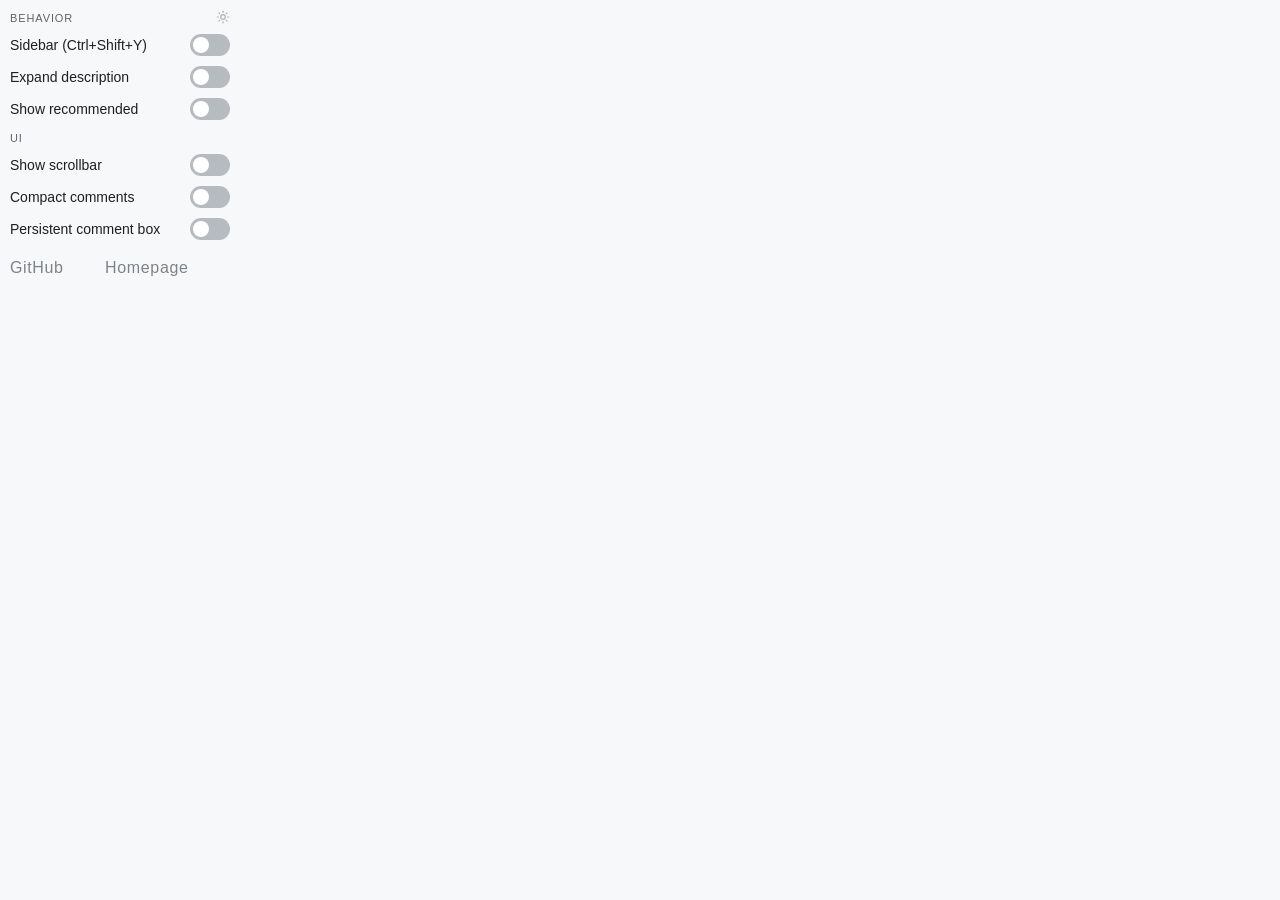
==== popup.html @ eb8ee7c7 "remove github logo, added homepage to popup" ====
<!DOCTYPE html>
<html>
<head>
  <meta charset="UTF-8" />
  <title>YouTube Comments Sidebar</title>
  <link rel="stylesheet" href="popup.css" />
</head>
<body>
  <div class="popup">
    <button
      id="themeToggle"
      class="theme-toggle"
      type="button"
      aria-label="Toggle theme"
      title="Toggle light/dark theme"
    >
      <img class="theme-icon theme-icon-sun" src="assets/theme-sun.svg" alt="" aria-hidden="true" />
      <img class="theme-icon theme-icon-moon" src="assets/theme-moon.svg" alt="" aria-hidden="true" />
    </button>

    <div class="section-title">Behavior</div>

    <div class="row">
      <label for="toggle" id="toggleLabel">Sidebar (Ctrl+Shift+Y)</label>
      <label class="switch">
        <input type="checkbox" id="toggle" />
        <span class="slider"></span>
      </label>
    </div>

    <div class="row">
      <label for="autoExpand">Expand description</label>
      <label class="switch">
        <input type="checkbox" id="autoExpand" />
        <span class="slider"></span>
      </label>
    </div>

    <div class="row">
      <label for="showRelated">Show recommended</label>
      <label class="switch">
        <input type="checkbox" id="showRelated" />
        <span class="slider"></span>
      </label>
    </div>

    <div class="section-title">UI</div>

    <div class="row">
      <label for="showScrollbar">Show scrollbar</label>
      <label class="switch">
        <input type="checkbox" id="showScrollbar" />
        <span class="slider"></span>
      </label>
    </div>

    <div class="row">
      <label for="compactMargins">Compact comments</label>
      <label class="switch">
        <input type="checkbox" id="compactMargins" />
        <span class="slider"></span>
      </label>
    </div>

    <div class="row">
      <label for="persistentCommentBox">Persistent comment box</label>
      <label class="switch">
        <input type="checkbox" id="persistentCommentBox" />
        <span class="slider"></span>
      </label>
    </div>

    <div class="footer">
      <a
        class="footer-link footer-left"
        href="https://github.com/La5u/Right-Side-Comments"
        target="_blank"
        rel="noopener noreferrer"
      >
        GitHub
      </a>
      <a
        class="footer-link footer-center"
        href="https://lasu.dev/right-side-comments"
        target="_blank"
        rel="noopener noreferrer"
      >
        Homepage
      </a>
      <div id="versionLabel" class="version-label" aria-label="Extension version"></div>
    </div>
  </div>
  <script src="popup.js"></script>
</body>
</html>
---- popup.css ----
body {
  font-family: sans-serif;
  background: #1c1c1c;
  color: #fff;
  width: 220px;
  margin: 0;
  padding: 10px;
}

.popup {
  position: relative;
  display: flex;
  flex-direction: column;
  gap: 10px;
  padding-bottom: 35px;
}

.section-title {
  margin-top: 2px;
  font-size: 11px;
  letter-spacing: 0.08em;
  text-transform: uppercase;
  color: #9aa0a6;
}

.row {
  display: grid;
  grid-template-columns: 1fr auto;
  align-items: center;
  column-gap: 10px;
}

label {
  font-size: 14px;
}

.docs-link {
  display: block;
  text-align: center;
  font-size: 12px;
  color: #9fc9ff;
  text-decoration: none;
}

.docs-link:hover {
  text-decoration: underline;
}

.switch {
  position: relative;
  display: inline-block;
  width: 40px;
  height: 22px;
}

.switch input {
  opacity: 0;
  width: 0;
  height: 0;
}

.slider {
  position: absolute;
  cursor: pointer;
  top: 0;
  left: 0;
  right: 0;
  bottom: 0;
  background-color: #555;
  transition: 0.3s;
  border-radius: 22px;
}

.slider:before {
  position: absolute;
  content: "";
  height: 16px;
  width: 16px;
  left: 3px;
  bottom: 3px;
  background-color: white;
  transition: 0.3s;
  border-radius: 50%;
}

input:checked + .slider {
  background-color: #3ea6ff;
}

input:checked + .slider:before {
  transform: translateX(18px);
}

input:disabled + .slider {
  opacity: 0.35;
  cursor: not-allowed;
}

.theme-toggle {
  position: absolute;
  top: 0;
  right: 0;
  border: 0;
  background: transparent;
  color: inherit;
  cursor: pointer;
  padding: 0;
  line-height: 0;
  opacity: 0.8;
}

.theme-toggle:hover {
  opacity: 1;
}

.theme-icon {
  display: none;
  width: 14px;
  height: 14px;
}

:root[data-theme="dark"] .theme-icon-moon {
  display: block;
}

:root[data-theme="light"] .theme-icon-sun {
  display: block;
}

.footer {
  position: absolute;
  right: 0;
  bottom: -2px;
  width: 100%;
  display: grid;
  grid-template-columns: auto 1fr auto;
  align-items: center;
  column-gap: 6px;
  color: #8f949a;
  letter-spacing: 0.04em;
}

.footer-left {
  justify-self: start;
}

.footer-center {
  justify-self: center;
}

.version-label {
  font-size: inherit;
  color: inherit;
  letter-spacing: inherit;
  justify-self: end;
}

.footer-link {
  color: inherit;
  text-decoration: none;
}

.footer-link:hover {
  text-decoration: underline;
}

:root[data-theme="light"] body {
  background: #f7f8fa;
  color: #1f1f1f;
}

:root[data-theme="light"] .section-title {
  color: #5f6368;
}

:root[data-theme="light"] .slider {
  background-color: #b6bbc2;
}

:root[data-theme="light"] input:checked + .slider {
  background-color: #1a73e8;
}

:root[data-theme="light"] .footer {
  color: #7d838a;
}

:root[data-theme="light"] .docs-link {
  color: #1a73e8;
}
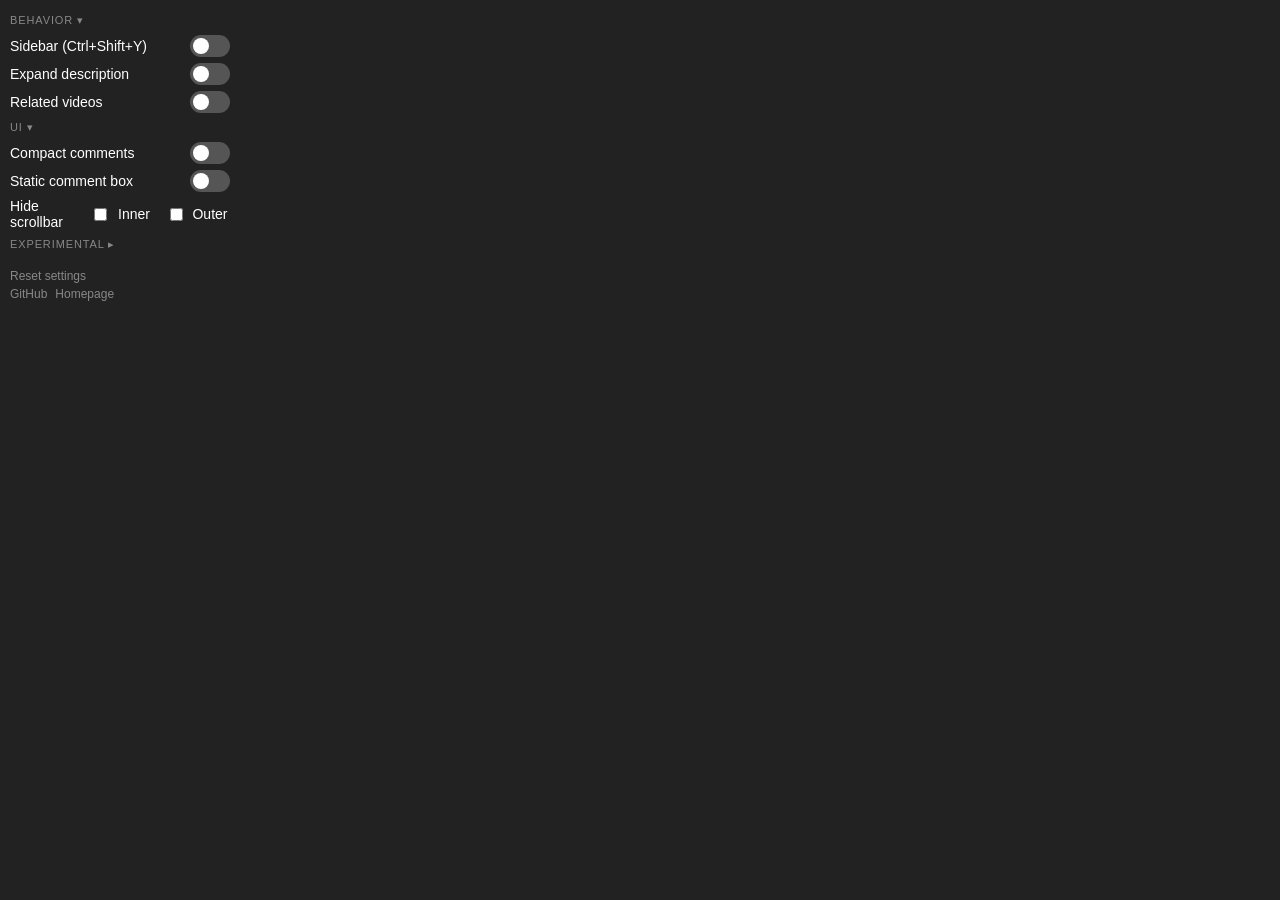
==== commit 93d5d0ab: "new slider, scrollbar checkboxes, experimnetal category" ====
--- a/popup.html
+++ b/popup.html
@@ -18,76 +18,92 @@
       <img class="theme-icon theme-icon-moon" src="assets/theme-moon.svg" alt="" aria-hidden="true" />
     </button>
 
-    <div class="section-title">Behavior</div>
+    <div class="section-title" data-toggle="behavior">Behavior ▾</div>
+    <div class="section-content" id="behavior">
+      <div class="row">
+        <label for="toggle" id="toggleLabel">Sidebar (Ctrl+Shift+Y)</label>
+        <label class="switch">
+          <input type="checkbox" id="toggle" />
+          <span class="slider"></span>
+        </label>
+      </div>
 
-    <div class="row">
-      <label for="toggle" id="toggleLabel">Sidebar (Ctrl+Shift+Y)</label>
-      <label class="switch">
-        <input type="checkbox" id="toggle" />
-        <span class="slider"></span>
-      </label>
+      <div class="row">
+        <label for="autoExpand">Expand description</label>
+        <label class="switch">
+          <input type="checkbox" id="autoExpand" />
+          <span class="slider"></span>
+        </label>
+      </div>
+
+      <div class="row">
+        <label for="showRelated">Related videos</label>
+        <label class="switch">
+          <input type="checkbox" id="showRelated" />
+          <span class="slider"></span>
+        </label>
+      </div>
     </div>
 
-    <div class="row">
-      <label for="autoExpand">Expand description</label>
-      <label class="switch">
-        <input type="checkbox" id="autoExpand" />
-        <span class="slider"></span>
-      </label>
+    <div class="section-title" data-toggle="ui">UI ▾</div>
+    <div class="section-content" id="ui">
+      <div class="row">
+        <label for="compactMargins">Compact comments</label>
+        <label class="switch">
+          <input type="checkbox" id="compactMargins" />
+          <span class="slider"></span>
+        </label>
+      </div>
+
+      <div class="row">
+        <label for="staticCommentBox">Static comment box</label>
+        <label class="switch">
+          <input type="checkbox" id="staticCommentBox" />
+          <span class="slider"></span>
+        </label>
+      </div>
+
+      <div class="row">
+        <label class="scrollbar-label">Hide scrollbar</label>
+        <div class="scrollbar-options">
+          <label class="checkbox-label">
+            <input type="checkbox" id="innerScrollbar" />
+            <span>Inner</span>
+          </label>
+          <label class="checkbox-label">
+            <input type="checkbox" id="outerScrollbar" />
+            <span>Outer</span>
+          </label>
+        </div>
+      </div>
     </div>
 
-    <div class="row">
-      <label for="showRelated">Show recommended</label>
-      <label class="switch">
-        <input type="checkbox" id="showRelated" />
-        <span class="slider"></span>
-      </label>
-    </div>
+    <div class="section-title" data-toggle="experimental">Experimental ▸</div>
+    <div class="section-content" id="experimental">
+      <div class="row">
+        <label>Comments width</label>
+        <div class="slider-container">
+          <span id="commentsWidthValue"></span>
+        </div>
+      </div>
+      <input type="range" id="commentsWidth" min="15" max="40" step="1" class="width-slider" />
 
-    <div class="section-title">UI</div>
-
-    <div class="row">
-      <label for="showScrollbar">Show scrollbar</label>
-      <label class="switch">
-        <input type="checkbox" id="showScrollbar" />
-        <span class="slider"></span>
-      </label>
-    </div>
-
-    <div class="row">
-      <label for="compactMargins">Compact comments</label>
-      <label class="switch">
-        <input type="checkbox" id="compactMargins" />
-        <span class="slider"></span>
-      </label>
-    </div>
-
-    <div class="row">
-      <label for="persistentCommentBox">Persistent comment box</label>
-      <label class="switch">
-        <input type="checkbox" id="persistentCommentBox" />
-        <span class="slider"></span>
-      </label>
+      <div class="row">
+        <label for="hideSideMargins">Hide side margins</label>
+        <label class="switch">
+          <input type="checkbox" id="hideSideMargins" />
+          <span class="slider"></span>
+        </label>
+      </div>
     </div>
 
     <div class="footer">
-      <a
-        class="footer-link footer-left"
-        href="https://github.com/La5u/Right-Side-Comments"
-        target="_blank"
-        rel="noopener noreferrer"
-      >
-        GitHub
-      </a>
-      <a
-        class="footer-link footer-center"
-        href="https://lasu.dev/right-side-comments"
-        target="_blank"
-        rel="noopener noreferrer"
-      >
-        Homepage
-      </a>
-      <div id="versionLabel" class="version-label" aria-label="Extension version"></div>
+      <div id="resetBtn" class="footer-link">Reset settings</div>
+      <div class="footer-links">
+        <a class="footer-link" href="https://github.com/La5u/Right-Side-Comments" target="_blank">GitHub</a>
+        <a class="footer-link" href="https://lasu.dev/right-side-comments" target="_blank">Homepage</a>
+        <span id="versionLabel" class="version-label"></span>
+      </div>
     </div>
   </div>
   <script src="popup.js"></script>
--- a/popup.css
+++ b/popup.css
@@ -1,190 +1,47 @@
-body {
-  font-family: sans-serif;
-  background: #1c1c1c;
-  color: #fff;
-  width: 220px;
-  margin: 0;
-  padding: 10px;
-}
+/* Base */
+body { font-family: sans-serif; background: #222; color: #fff; width: 220px; margin: 0; padding: 10px; overflow: visible; }
+.popup { display: flex; flex-direction: column; gap: 4px; }
+.section-title { font-size: 11px; letter-spacing: 0.08em; text-transform: uppercase; color: #888; cursor: pointer; padding: 4px 0; user-select: none; }
+.section-title:hover { color: #aaa; }
+.section-content { display: flex; flex-direction: column; gap: 6px; }
+.row { display: grid; grid-template-columns: 1fr auto; align-items: center; gap: 10px; }
+label { font-size: 14px; }
 
-.popup {
-  position: relative;
-  display: flex;
-  flex-direction: column;
-  gap: 10px;
-  padding-bottom: 35px;
-}
+/* Toggle */
+.switch { position: relative; width: 40px; height: 22px; }
+.switch input { opacity: 0; width: 0; height: 0; }
+.slider { position: absolute; inset: 0; background: #555; border-radius: 22px; transition: background 0.2s; }
+.slider:before { content: ""; position: absolute; width: 16px; height: 16px; left: 3px; bottom: 3px; background: #fff; border-radius: 50%; transition: transform 0.2s; }
+input:checked + .slider { background: #2563eb; }
+input:checked + .slider:before { transform: translateX(18px); }
 
-.section-title {
-  margin-top: 2px;
-  font-size: 11px;
-  letter-spacing: 0.08em;
-  text-transform: uppercase;
-  color: #9aa0a6;
-}
+/* Theme toggle */
+.theme-toggle { position: absolute; top: 4px; right: 4px; border: 0; background: 0; cursor: pointer; opacity: 0.8; padding: 4px; }
+.theme-toggle:hover { opacity: 1; }
+.theme-icon { display: none; width: 14px; height: 14px; }
+:root[data-theme="dark"] .theme-icon-moon { display: block; }
+:root[data-theme="light"] .theme-icon-sun { display: block; }
 
-.row {
-  display: grid;
-  grid-template-columns: 1fr auto;
-  align-items: center;
-  column-gap: 10px;
-}
+/* Footer */
+.footer { display: flex; flex-direction: column; gap: 4px; color: #888; font-size: 12px; padding-top: 10px;}
+.footer-links { display: grid; grid-template-columns: auto 1fr auto auto; gap: 8px; align-items: center; }
+.footer-link { color: inherit; text-decoration: none; cursor: pointer; }
+.footer-link:hover { text-decoration: underline; }
+.version-label { justify-self: end; }
 
-label {
-  font-size: 14px;
-}
+/* Misc */
+.scrollbar-options { display: flex; gap: 12px; font-size: 14px; }
+.checkbox-label { display: flex; align-items: center; gap: 4px; }
+.checkbox-label span { min-width: 40px; text-align: center; }
+.slider-container { display: flex; align-items: center; gap: 6px; }
+.slider-container span { font-size: 14px; min-width: 35px; }
+.width-slider { width: 100%; margin-top: 4px; height: 4px; appearance: none; background: #555; border-radius: 2px; }
+.width-slider::-webkit-slider-thumb { appearance: none; width: 14px; height: 14px; background: #2563eb; border-radius: 50%; cursor: pointer; }
 
-.docs-link {
-  display: block;
-  text-align: center;
-  font-size: 12px;
-  color: #9fc9ff;
-  text-decoration: none;
-}
-
-.docs-link:hover {
-  text-decoration: underline;
-}
-
-.switch {
-  position: relative;
-  display: inline-block;
-  width: 40px;
-  height: 22px;
-}
-
-.switch input {
-  opacity: 0;
-  width: 0;
-  height: 0;
-}
-
-.slider {
-  position: absolute;
-  cursor: pointer;
-  top: 0;
-  left: 0;
-  right: 0;
-  bottom: 0;
-  background-color: #555;
-  transition: 0.3s;
-  border-radius: 22px;
-}
-
-.slider:before {
-  position: absolute;
-  content: "";
-  height: 16px;
-  width: 16px;
-  left: 3px;
-  bottom: 3px;
-  background-color: white;
-  transition: 0.3s;
-  border-radius: 50%;
-}
-
-input:checked + .slider {
-  background-color: #3ea6ff;
-}
-
-input:checked + .slider:before {
-  transform: translateX(18px);
-}
-
-input:disabled + .slider {
-  opacity: 0.35;
-  cursor: not-allowed;
-}
-
-.theme-toggle {
-  position: absolute;
-  top: 0;
-  right: 0;
-  border: 0;
-  background: transparent;
-  color: inherit;
-  cursor: pointer;
-  padding: 0;
-  line-height: 0;
-  opacity: 0.8;
-}
-
-.theme-toggle:hover {
-  opacity: 1;
-}
-
-.theme-icon {
-  display: none;
-  width: 14px;
-  height: 14px;
-}
-
-:root[data-theme="dark"] .theme-icon-moon {
-  display: block;
-}
-
-:root[data-theme="light"] .theme-icon-sun {
-  display: block;
-}
-
-.footer {
-  position: absolute;
-  right: 0;
-  bottom: -2px;
-  width: 100%;
-  display: grid;
-  grid-template-columns: auto 1fr auto;
-  align-items: center;
-  column-gap: 6px;
-  color: #8f949a;
-  letter-spacing: 0.04em;
-}
-
-.footer-left {
-  justify-self: start;
-}
-
-.footer-center {
-  justify-self: center;
-}
-
-.version-label {
-  font-size: inherit;
-  color: inherit;
-  letter-spacing: inherit;
-  justify-self: end;
-}
-
-.footer-link {
-  color: inherit;
-  text-decoration: none;
-}
-
-.footer-link:hover {
-  text-decoration: underline;
-}
-
-:root[data-theme="light"] body {
-  background: #f7f8fa;
-  color: #1f1f1f;
-}
-
-:root[data-theme="light"] .section-title {
-  color: #5f6368;
-}
-
-:root[data-theme="light"] .slider {
-  background-color: #b6bbc2;
-}
-
-:root[data-theme="light"] input:checked + .slider {
-  background-color: #1a73e8;
-}
-
-:root[data-theme="light"] .footer {
-  color: #7d838a;
-}
-
-:root[data-theme="light"] .docs-link {
-  color: #1a73e8;
-}
+/* Light theme */
+:root[data-theme="light"] body { background: #f5f5f5; color: #333; }
+:root[data-theme="light"] .section-title, :root[data-theme="light"] .footer { color: #666; }
+:root[data-theme="light"] .slider { background: #999; }
+:root[data-theme="light"] input:checked + .slider { background: #3b82f6; }
+:root[data-theme="light"] .width-slider { background: #ccc; }
+:root[data-theme="light"] .width-slider::-webkit-slider-thumb { background: #3b82f6; }
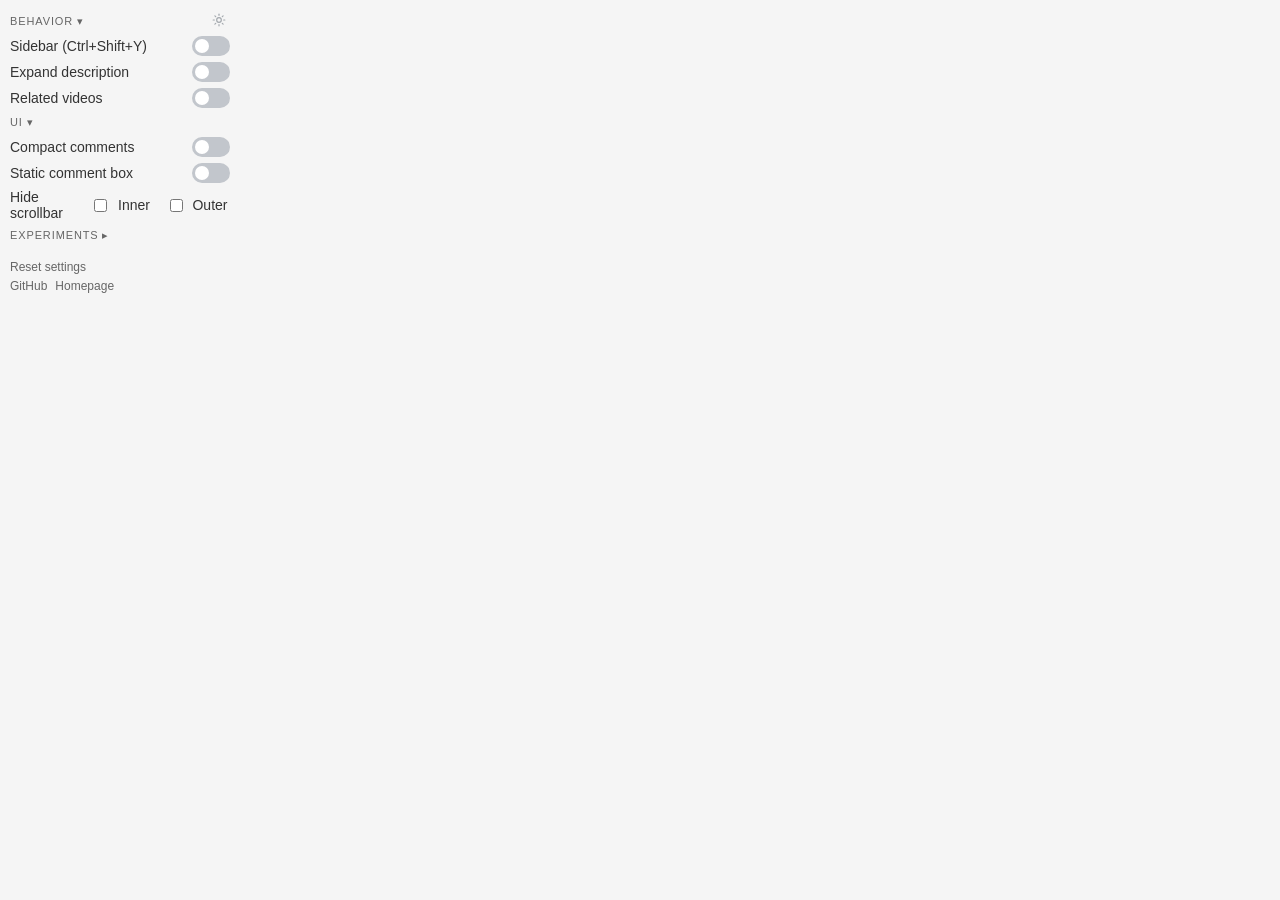
==== commit 39db8fa2: "fixed light/dark mode, made ui more classic colors, a bit cleaner" ====
--- a/popup.html
+++ b/popup.html
@@ -7,18 +7,19 @@
 </head>
 <body>
   <div class="popup">
-    <button
-      id="themeToggle"
-      class="theme-toggle"
-      type="button"
-      aria-label="Toggle theme"
-      title="Toggle light/dark theme"
-    >
-      <img class="theme-icon theme-icon-sun" src="assets/theme-sun.svg" alt="" aria-hidden="true" />
-      <img class="theme-icon theme-icon-moon" src="assets/theme-moon.svg" alt="" aria-hidden="true" />
-    </button>
-
-    <div class="section-title" data-toggle="behavior">Behavior ▾</div>
+    <div class="section-header">
+      <div class="section-title" data-toggle="behavior">Behavior ▾</div>
+      <button
+        id="themeToggle"
+        class="theme-toggle"
+        type="button"
+        aria-label="Toggle theme"
+        title="Toggle light/dark theme"
+      >
+        <img class="theme-icon theme-icon-sun" src="assets/theme-sun.svg" alt="" aria-hidden="true" />
+        <img class="theme-icon theme-icon-moon" src="assets/theme-moon.svg" alt="" aria-hidden="true" />
+      </button>
+    </div>
     <div class="section-content" id="behavior">
       <div class="row">
         <label for="toggle" id="toggleLabel">Sidebar (Ctrl+Shift+Y)</label>
@@ -31,7 +32,7 @@
       <div class="row">
         <label for="autoExpand">Expand description</label>
         <label class="switch">
-          <input type="checkbox" id="autoExpand" />
+          <input type="checkbox" id="autoExpand" data-action="setAutoExpand" />
           <span class="slider"></span>
         </label>
       </div>
@@ -39,7 +40,7 @@
       <div class="row">
         <label for="showRelated">Related videos</label>
         <label class="switch">
-          <input type="checkbox" id="showRelated" />
+          <input type="checkbox" id="showRelated" data-action="setShowRelated" />
           <span class="slider"></span>
         </label>
       </div>
@@ -50,7 +51,7 @@
       <div class="row">
         <label for="compactMargins">Compact comments</label>
         <label class="switch">
-          <input type="checkbox" id="compactMargins" />
+          <input type="checkbox" id="compactMargins" data-action="setUiSettings" />
           <span class="slider"></span>
         </label>
       </div>
@@ -58,7 +59,7 @@
       <div class="row">
         <label for="staticCommentBox">Static comment box</label>
         <label class="switch">
-          <input type="checkbox" id="staticCommentBox" />
+          <input type="checkbox" id="staticCommentBox" data-action="setLayoutSettings" />
           <span class="slider"></span>
         </label>
       </div>
@@ -67,31 +68,31 @@
         <label class="scrollbar-label">Hide scrollbar</label>
         <div class="scrollbar-options">
           <label class="checkbox-label">
-            <input type="checkbox" id="innerScrollbar" />
+            <input type="checkbox" id="innerScrollbar" data-action="setUiSettings" />
             <span>Inner</span>
           </label>
           <label class="checkbox-label">
-            <input type="checkbox" id="outerScrollbar" />
+            <input type="checkbox" id="outerScrollbar" data-action="setUiSettings" />
             <span>Outer</span>
           </label>
         </div>
       </div>
     </div>
 
-    <div class="section-title" data-toggle="experimental">Experimental ▸</div>
-    <div class="section-content" id="experimental">
+    <div class="section-title" data-toggle="experiments">Experiments ▸</div>
+    <div class="section-content" id="experiments">
       <div class="row">
         <label>Comments width</label>
         <div class="slider-container">
-          <span id="commentsWidthValue"></span>
+          <span id="commentsWidthValue">Auto</span>
         </div>
       </div>
-      <input type="range" id="commentsWidth" min="15" max="40" step="1" class="width-slider" />
+      <input type="range" id="commentsWidth" min="15" max="40" step="1" class="width-slider" data-action="setUiSettings" />
 
       <div class="row">
         <label for="hideSideMargins">Hide side margins</label>
         <label class="switch">
-          <input type="checkbox" id="hideSideMargins" />
+          <input type="checkbox" id="hideSideMargins" data-action="setUiSettings" />
           <span class="slider"></span>
         </label>
       </div>
@@ -106,6 +107,7 @@
       </div>
     </div>
   </div>
+  <script src="defaults.js"></script>
   <script src="popup.js"></script>
 </body>
 </html>
--- a/popup.css
+++ b/popup.css
@@ -6,24 +6,46 @@
 .section-content { display: flex; flex-direction: column; gap: 6px; }
 .row { display: grid; grid-template-columns: 1fr auto; align-items: center; gap: 10px; }
 label { font-size: 14px; }
+.section-header { display: flex; align-items: center; justify-content: space-between; gap: 8px; }
 
 /* Toggle */
-.switch { position: relative; width: 40px; height: 22px; }
+.switch { position: relative; width: 38px; height: 20px; }
 .switch input { opacity: 0; width: 0; height: 0; }
-.slider { position: absolute; inset: 0; background: #555; border-radius: 22px; transition: background 0.2s; }
-.slider:before { content: ""; position: absolute; width: 16px; height: 16px; left: 3px; bottom: 3px; background: #fff; border-radius: 50%; transition: transform 0.2s; }
-input:checked + .slider { background: #2563eb; }
+.slider { position: absolute; inset: 0; background: #555; border-radius: 20px; }
+.slider:before { content: ""; position: absolute; width: 14px; height: 14px; left: 3px; bottom: 3px; background: #fff; border-radius: 50%; transition: transform 0.2s; }
+input:checked + .slider { background: #3ea6ff; }
 input:checked + .slider:before { transform: translateX(18px); }
 
+.row.dimmer { opacity: 0.4; }
+.row.dimmer .slider { background: #444; }
+.row.dimmer label { cursor: not-allowed; }
+
 /* Theme toggle */
-.theme-toggle { position: absolute; top: 4px; right: 4px; border: 0; background: 0; cursor: pointer; opacity: 0.8; padding: 4px; }
+.theme-toggle { border: 0; background: 0; cursor: pointer; opacity: 0.9; padding: 4px; display: inline-flex; align-items: center; justify-content: center; transform: translateY(-1px); }
 .theme-toggle:hover { opacity: 1; }
 .theme-icon { display: none; width: 14px; height: 14px; }
 :root[data-theme="dark"] .theme-icon-moon { display: block; }
 :root[data-theme="light"] .theme-icon-sun { display: block; }
 
+@media (prefers-color-scheme: dark) {
+  :root:not([data-theme]) .theme-icon-moon { display: block; }
+  :root:not([data-theme]) body { background: #222; color: #fff; }
+}
+
+@media (prefers-color-scheme: light) {
+  :root:not([data-theme]) .theme-icon-sun { display: block; }
+  :root:not([data-theme]) body { background: #f5f5f5; color: #333; }
+  :root:not([data-theme]) .section-title, :root:not([data-theme]) .footer { color: #666; }
+  :root:not([data-theme]) .slider { background: #c2c6cc; }
+  :root:not([data-theme]) input:checked + .slider { background: #3ea6ff; }
+  :root:not([data-theme]) .width-slider { background: #ccc; }
+  :root:not([data-theme]) .width-slider::-webkit-slider-thumb { background: #3b82f6; }
+  :root:not([data-theme]) .row.dimmer .slider { background: #bbb; }
+  :root:not([data-theme]) .width-slider.dimmer, :root:not([data-theme]) .row.dimmer .width-slider { opacity: 0.4; }
+}
+
 /* Footer */
-.footer { display: flex; flex-direction: column; gap: 4px; color: #888; font-size: 12px; padding-top: 10px;}
+.footer { display: flex; flex-direction: column; gap: 5px; color: #888; font-size: 12px; padding-top: 10px;}
 .footer-links { display: grid; grid-template-columns: auto 1fr auto auto; gap: 8px; align-items: center; }
 .footer-link { color: inherit; text-decoration: none; cursor: pointer; }
 .footer-link:hover { text-decoration: underline; }
@@ -37,11 +59,15 @@
 .slider-container span { font-size: 14px; min-width: 35px; }
 .width-slider { width: 100%; margin-top: 4px; height: 4px; appearance: none; background: #555; border-radius: 2px; }
 .width-slider::-webkit-slider-thumb { appearance: none; width: 14px; height: 14px; background: #2563eb; border-radius: 50%; cursor: pointer; }
+.width-slider.dimmer { opacity: 0.4; pointer-events: none; }
+.row.dimmer .width-slider { opacity: 0.4; pointer-events: none; }
 
 /* Light theme */
 :root[data-theme="light"] body { background: #f5f5f5; color: #333; }
 :root[data-theme="light"] .section-title, :root[data-theme="light"] .footer { color: #666; }
-:root[data-theme="light"] .slider { background: #999; }
-:root[data-theme="light"] input:checked + .slider { background: #3b82f6; }
+:root[data-theme="light"] .slider { background: #c2c6cc; }
+:root[data-theme="light"] input:checked + .slider { background: #3ea6ff; }
 :root[data-theme="light"] .width-slider { background: #ccc; }
 :root[data-theme="light"] .width-slider::-webkit-slider-thumb { background: #3b82f6; }
+:root[data-theme="light"] .row.dimmer .slider { background: #bbb; }
+:root[data-theme="light"] .width-slider.dimmer, :root[data-theme="light"] .row.dimmer .width-slider { opacity: 0.4; }
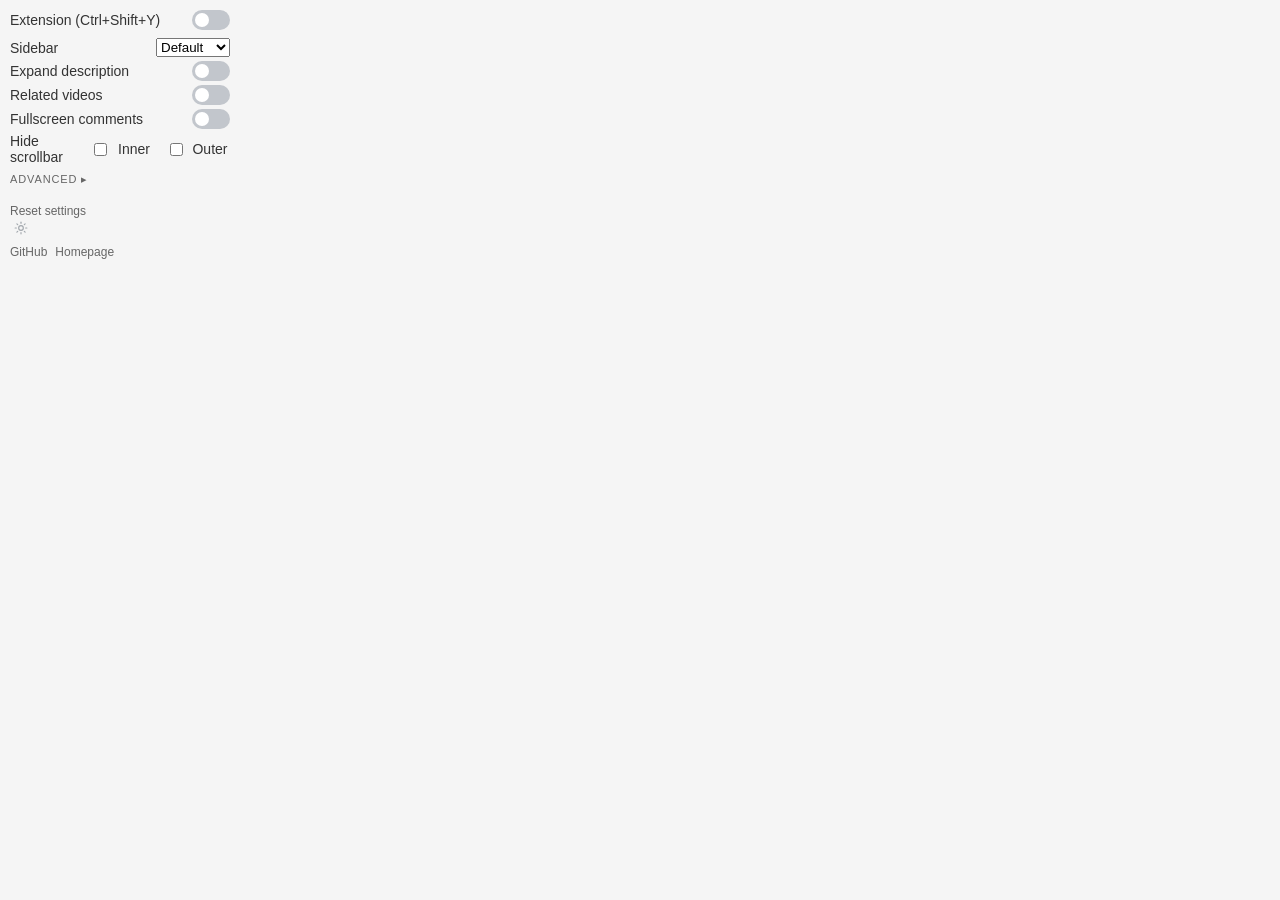
==== commit 5f1bc1de: "popup: reorganize settings layout and footer controls" ====
--- a/popup.html
+++ b/popup.html
@@ -7,47 +7,74 @@
 </head>
 <body>
   <div class="popup">
-    <div class="section-header">
-      <div class="section-title" data-toggle="behavior">Behavior ▾</div>
-      <button
-        id="themeToggle"
-        class="theme-toggle"
-        type="button"
-        aria-label="Toggle theme"
-        title="Toggle light/dark theme"
-      >
-        <img class="theme-icon theme-icon-sun" src="assets/theme-sun.svg" alt="" aria-hidden="true" />
-        <img class="theme-icon theme-icon-moon" src="assets/theme-moon.svg" alt="" aria-hidden="true" />
-      </button>
+    <div class="row master-row">
+      <label for="extensionToggle" id="extensionToggleLabel">Extension (Ctrl+Shift+Y)</label>
+      <label class="switch master-switch">
+        <input type="checkbox" id="extensionToggle" />
+        <span class="slider"></span>
+      </label>
     </div>
-    <div class="section-content" id="behavior">
-      <div class="row">
-        <label for="toggle" id="toggleLabel">Sidebar (Ctrl+Shift+Y)</label>
-        <label class="switch">
-          <input type="checkbox" id="toggle" />
-          <span class="slider"></span>
+
+    <div class="section-divider" aria-hidden="true"></div>
+
+    <div class="row">
+      <label for="sidebarMode">Sidebar</label>
+      <select id="sidebarMode" class="mode-select">
+        <option value="default">Default</option>
+        <option value="builtin">Built-in</option>
+        <option value="disabled">Disabled</option>
+      </select>
+    </div>
+
+    <div class="row">
+      <label for="autoExpand">Expand description</label>
+      <label class="switch">
+        <input type="checkbox" id="autoExpand" data-action="setAutoExpand" />
+        <span class="slider"></span>
+      </label>
+    </div>
+
+    <div class="row">
+      <label for="showRelated">Related videos</label>
+      <label class="switch">
+        <input type="checkbox" id="showRelated" data-action="setShowRelated" />
+        <span class="slider"></span>
+      </label>
+    </div>
+
+    <div class="row">
+      <label for="fullscreenComments">Fullscreen comments</label>
+      <label class="switch">
+        <input type="checkbox" id="fullscreenComments" data-action="setLayoutSettings" />
+        <span class="slider"></span>
+      </label>
+    </div>
+
+    <div class="row">
+      <label class="scrollbar-label">Hide scrollbar</label>
+      <div class="scrollbar-options">
+        <label class="checkbox-label">
+          <input type="checkbox" id="innerScrollbar" data-action="setUiSettings" />
+          <span>Inner</span>
         </label>
-      </div>
-
-      <div class="row">
-        <label for="autoExpand">Expand description</label>
-        <label class="switch">
-          <input type="checkbox" id="autoExpand" data-action="setAutoExpand" />
-          <span class="slider"></span>
-        </label>
-      </div>
-
-      <div class="row">
-        <label for="showRelated">Related videos</label>
-        <label class="switch">
-          <input type="checkbox" id="showRelated" data-action="setShowRelated" />
-          <span class="slider"></span>
+        <label class="checkbox-label">
+          <input type="checkbox" id="outerScrollbar" data-action="setUiSettings" />
+          <span>Outer</span>
         </label>
       </div>
     </div>
 
-    <div class="section-title" data-toggle="ui">UI ▾</div>
-    <div class="section-content" id="ui">
+    <div class="section-title" data-toggle="advanced">Advanced ▸</div>
+    <div class="section-content" id="advanced">
+      <div class="row">
+        <label>Comments width</label>
+        <div class="slider-container">
+          <span id="commentsWidthValue">Auto</span>
+          <span id="commentsWidthReset" class="footer-link subtle-button">Reset</span>
+        </div>
+      </div>
+      <input type="range" id="commentsWidth" min="15" max="40" step="1" class="width-slider" data-action="setUiSettings" />
+
       <div class="row">
         <label for="compactMargins">Compact comments</label>
         <label class="switch">
@@ -65,31 +92,6 @@
       </div>
 
       <div class="row">
-        <label class="scrollbar-label">Hide scrollbar</label>
-        <div class="scrollbar-options">
-          <label class="checkbox-label">
-            <input type="checkbox" id="innerScrollbar" data-action="setUiSettings" />
-            <span>Inner</span>
-          </label>
-          <label class="checkbox-label">
-            <input type="checkbox" id="outerScrollbar" data-action="setUiSettings" />
-            <span>Outer</span>
-          </label>
-        </div>
-      </div>
-    </div>
-
-    <div class="section-title" data-toggle="experiments">Experiments ▸</div>
-    <div class="section-content" id="experiments">
-      <div class="row">
-        <label>Comments width</label>
-        <div class="slider-container">
-          <span id="commentsWidthValue">Auto</span>
-        </div>
-      </div>
-      <input type="range" id="commentsWidth" min="15" max="40" step="1" class="width-slider" data-action="setUiSettings" />
-
-      <div class="row">
         <label for="hideSideMargins">Hide side margins</label>
         <label class="switch">
           <input type="checkbox" id="hideSideMargins" data-action="setUiSettings" />
@@ -99,7 +101,19 @@
     </div>
 
     <div class="footer">
-      <div id="resetBtn" class="footer-link">Reset settings</div>
+      <div class="footer-top">
+        <div id="resetBtn" class="footer-link">Reset settings</div>
+        <button
+          id="themeToggle"
+          class="theme-toggle"
+          type="button"
+          aria-label="Toggle theme"
+          title="Toggle light/dark theme"
+        >
+          <img class="theme-icon theme-icon-sun" src="assets/theme-sun.svg" alt="" aria-hidden="true" />
+          <img class="theme-icon theme-icon-moon" src="assets/theme-moon.svg" alt="" aria-hidden="true" />
+        </button>
+      </div>
       <div class="footer-links">
         <a class="footer-link" href="https://github.com/La5u/Right-Side-Comments" target="_blank">GitHub</a>
         <a class="footer-link" href="https://lasu.dev/right-side-comments" target="_blank">Homepage</a>
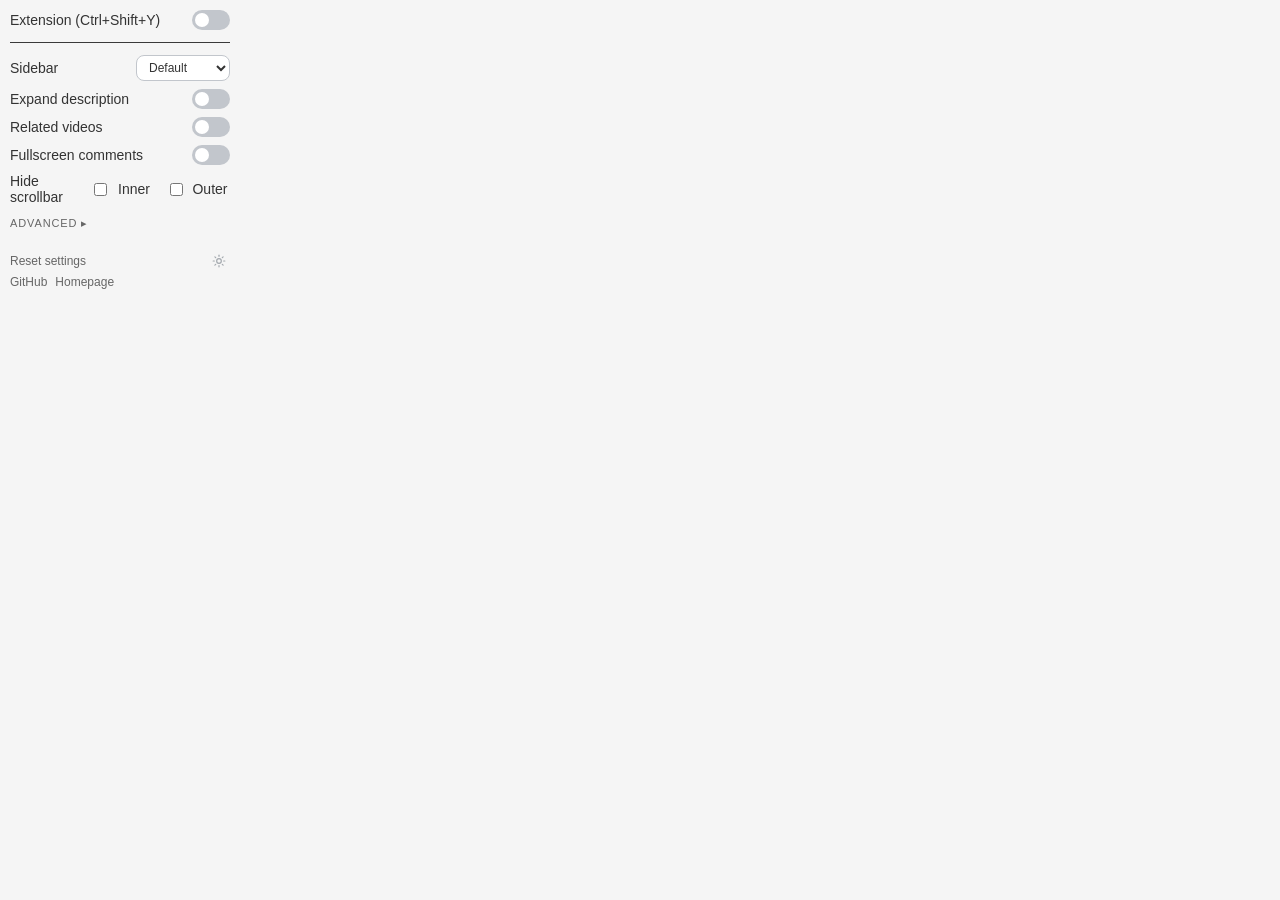
==== commit c9c80ff9: "prevent fullscreencomments toggle from updating page" ====
--- a/popup.html
+++ b/popup.html
@@ -45,7 +45,7 @@
     <div class="row">
       <label for="fullscreenComments">Fullscreen comments</label>
       <label class="switch">
-        <input type="checkbox" id="fullscreenComments" data-action="setLayoutSettings" />
+        <input type="checkbox" id="fullscreenComments" />
         <span class="slider"></span>
       </label>
     </div>
--- a/popup.css
+++ b/popup.css
@@ -1,51 +1,124 @@
 /* Base */
-body { font-family: sans-serif; background: #222; color: #fff; width: 220px; margin: 0; padding: 10px; overflow: visible; }
-.popup { display: flex; flex-direction: column; gap: 4px; }
-.section-title { font-size: 11px; letter-spacing: 0.08em; text-transform: uppercase; color: #888; cursor: pointer; padding: 4px 0; user-select: none; }
-.section-title:hover { color: #aaa; }
-.section-content { display: flex; flex-direction: column; gap: 6px; }
+:root {
+  --popup-bg: #222;
+  --popup-fg: #fff;
+  --section-title-fg: #888;
+  --section-title-hover-fg: #aaa;
+  --slider-bg: #555;
+  --slider-on-bg: #3ea6ff;
+  --slider-master-on-bg: #ef4444;
+  --slider-dim-bg: #444;
+  --mode-select-fg: #fff;
+  --mode-select-bg: #2f2f2f;
+  --mode-select-border: #555;
+  --mode-select-disabled-fg: #8d8d8d;
+  --mode-select-disabled-bg: #2a2a2a;
+  --mode-select-disabled-border: #444;
+  --footer-fg: #888;
+  --width-slider-bg: #555;
+  --width-slider-thumb-bg: #2563eb;
+  --width-slider-dim-opacity: 0.4;
+  --subtle-button-fg: #d4d4d4;
+  --subtle-button-bg: #3a3a3a;
+  --subtle-button-border: #5a5a5a;
+  --subtle-button-hover-bg: #454545;
+  --divider-color: #3a3a3a;
+}
+body { font-family: sans-serif; background: var(--popup-bg); color: var(--popup-fg); width: 220px; margin: 0; padding: 10px; overflow: visible; }
+.popup { display: flex; flex-direction: column; gap: 8px; }
+.section-title { font-size: 11px; letter-spacing: 0.08em; text-transform: uppercase; color: var(--section-title-fg); cursor: pointer; padding: 4px 0; user-select: none; }
+.section-title:hover { color: var(--section-title-hover-fg); }
+.section-content { display: flex; flex-direction: column; gap: 10px; }
 .row { display: grid; grid-template-columns: 1fr auto; align-items: center; gap: 10px; }
 label { font-size: 14px; }
-.section-header { display: flex; align-items: center; justify-content: space-between; gap: 8px; }
+.master-row { margin-bottom: 2px; }
+.section-divider { height: 1px; background: var(--divider-color); margin: 2px 0 4px; }
 
 /* Toggle */
 .switch { position: relative; width: 38px; height: 20px; }
 .switch input { opacity: 0; width: 0; height: 0; }
-.slider { position: absolute; inset: 0; background: #555; border-radius: 20px; }
+.slider { position: absolute; inset: 0; background: var(--slider-bg); border-radius: 20px; }
 .slider:before { content: ""; position: absolute; width: 14px; height: 14px; left: 3px; bottom: 3px; background: #fff; border-radius: 50%; transition: transform 0.2s; }
-input:checked + .slider { background: #3ea6ff; }
+input:checked + .slider { background: var(--slider-on-bg); }
 input:checked + .slider:before { transform: translateX(18px); }
+.master-switch input:checked + .slider { background: var(--slider-master-on-bg); }
 
 .row.dimmer { opacity: 0.4; }
-.row.dimmer .slider { background: #444; }
+.row.dimmer .slider { background: var(--slider-dim-bg); }
 .row.dimmer label { cursor: not-allowed; }
+.mode-select {
+  width: 94px;
+  padding: 4px 22px 4px 8px;
+  font-size: 12px;
+  color: var(--mode-select-fg);
+  background: var(--mode-select-bg);
+  border: 1px solid var(--mode-select-border);
+  border-radius: 8px;
+}
+.mode-select:disabled { color: var(--mode-select-disabled-fg); background: var(--mode-select-disabled-bg); border-color: var(--mode-select-disabled-border); }
 
 /* Theme toggle */
-.theme-toggle { border: 0; background: 0; cursor: pointer; opacity: 0.9; padding: 4px; display: inline-flex; align-items: center; justify-content: center; transform: translateY(-1px); }
+.theme-toggle { border: 0; background: 0; cursor: pointer; opacity: 0.9; padding: 2px 4px; display: inline-flex; align-items: center; justify-content: center; }
 .theme-toggle:hover { opacity: 1; }
 .theme-icon { display: none; width: 14px; height: 14px; }
 :root[data-theme="dark"] .theme-icon-moon { display: block; }
 :root[data-theme="light"] .theme-icon-sun { display: block; }
 
+:root[data-theme="light"] {
+  --popup-bg: #f5f5f5;
+  --popup-fg: #333;
+  --section-title-fg: #666;
+  --section-title-hover-fg: #aaa;
+  --slider-bg: #c2c6cc;
+  --slider-on-bg: #3ea6ff;
+  --slider-master-on-bg: #ef4444;
+  --slider-dim-bg: #bbb;
+  --mode-select-fg: #333;
+  --mode-select-bg: #fff;
+  --mode-select-border: #c2c6cc;
+  --mode-select-disabled-fg: #888;
+  --mode-select-disabled-bg: #ececec;
+  --mode-select-disabled-border: #cfcfcf;
+  --footer-fg: #666;
+  --width-slider-bg: #ccc;
+  --width-slider-thumb-bg: #3b82f6;
+  --subtle-button-fg: #4b5563;
+  --subtle-button-bg: #e5e7eb;
+  --subtle-button-border: #cbd5e1;
+  --subtle-button-hover-bg: #dbe1ea;
+  --divider-color: #d1d5db;
+}
+
 @media (prefers-color-scheme: dark) {
   :root:not([data-theme]) .theme-icon-moon { display: block; }
-  :root:not([data-theme]) body { background: #222; color: #fff; }
 }
 
 @media (prefers-color-scheme: light) {
   :root:not([data-theme]) .theme-icon-sun { display: block; }
-  :root:not([data-theme]) body { background: #f5f5f5; color: #333; }
-  :root:not([data-theme]) .section-title, :root:not([data-theme]) .footer { color: #666; }
-  :root:not([data-theme]) .slider { background: #c2c6cc; }
-  :root:not([data-theme]) input:checked + .slider { background: #3ea6ff; }
-  :root:not([data-theme]) .width-slider { background: #ccc; }
-  :root:not([data-theme]) .width-slider::-webkit-slider-thumb { background: #3b82f6; }
-  :root:not([data-theme]) .row.dimmer .slider { background: #bbb; }
-  :root:not([data-theme]) .width-slider.dimmer, :root:not([data-theme]) .row.dimmer .width-slider { opacity: 0.4; }
+  :root:not([data-theme]) {
+    --popup-bg: #f5f5f5;
+    --popup-fg: #333;
+    --section-title-fg: #666;
+    --section-title-hover-fg: #aaa;
+    --slider-bg: #c2c6cc;
+    --slider-on-bg: #3ea6ff;
+    --slider-master-on-bg: #ef4444;
+    --slider-dim-bg: #bbb;
+    --mode-select-fg: #333;
+    --mode-select-bg: #fff;
+    --mode-select-border: #c2c6cc;
+    --mode-select-disabled-fg: #888;
+    --mode-select-disabled-bg: #ececec;
+    --mode-select-disabled-border: #cfcfcf;
+    --footer-fg: #666;
+    --width-slider-bg: #ccc;
+    --width-slider-thumb-bg: #3b82f6;
+  }
 }
 
 /* Footer */
-.footer { display: flex; flex-direction: column; gap: 5px; color: #888; font-size: 12px; padding-top: 10px;}
+.footer { display: flex; flex-direction: column; gap: 5px; color: var(--footer-fg); font-size: 12px; padding-top: 10px;}
+.footer-top { display: flex; align-items: center; justify-content: space-between; gap: 8px; }
 .footer-links { display: grid; grid-template-columns: auto 1fr auto auto; gap: 8px; align-items: center; }
 .footer-link { color: inherit; text-decoration: none; cursor: pointer; }
 .footer-link:hover { text-decoration: underline; }
@@ -57,17 +130,9 @@
 .checkbox-label span { min-width: 40px; text-align: center; }
 .slider-container { display: flex; align-items: center; gap: 6px; }
 .slider-container span { font-size: 14px; min-width: 35px; }
-.width-slider { width: 100%; margin-top: 4px; height: 4px; appearance: none; background: #555; border-radius: 2px; }
-.width-slider::-webkit-slider-thumb { appearance: none; width: 14px; height: 14px; background: #2563eb; border-radius: 50%; cursor: pointer; }
-.width-slider.dimmer { opacity: 0.4; pointer-events: none; }
-.row.dimmer .width-slider { opacity: 0.4; pointer-events: none; }
-
-/* Light theme */
-:root[data-theme="light"] body { background: #f5f5f5; color: #333; }
-:root[data-theme="light"] .section-title, :root[data-theme="light"] .footer { color: #666; }
-:root[data-theme="light"] .slider { background: #c2c6cc; }
-:root[data-theme="light"] input:checked + .slider { background: #3ea6ff; }
-:root[data-theme="light"] .width-slider { background: #ccc; }
-:root[data-theme="light"] .width-slider::-webkit-slider-thumb { background: #3b82f6; }
-:root[data-theme="light"] .row.dimmer .slider { background: #bbb; }
-:root[data-theme="light"] .width-slider.dimmer, :root[data-theme="light"] .row.dimmer .width-slider { opacity: 0.4; }
+.subtle-button { min-width: 0; padding: 2px 7px; border: 1px solid var(--subtle-button-border); border-radius: 999px; color: var(--subtle-button-fg); background: var(--subtle-button-bg); line-height: 1.4; }
+.subtle-button:hover { text-decoration: none; background: var(--subtle-button-hover-bg); }
+.width-slider { width: 100%; margin-top: 4px; height: 4px; appearance: none; background: var(--width-slider-bg); border-radius: 2px; }
+.width-slider::-webkit-slider-thumb { appearance: none; width: 14px; height: 14px; background: var(--width-slider-thumb-bg); border-radius: 50%; cursor: pointer; }
+.width-slider.dimmer { opacity: var(--width-slider-dim-opacity); pointer-events: none; }
+.row.dimmer .width-slider { opacity: var(--width-slider-dim-opacity); pointer-events: none; }
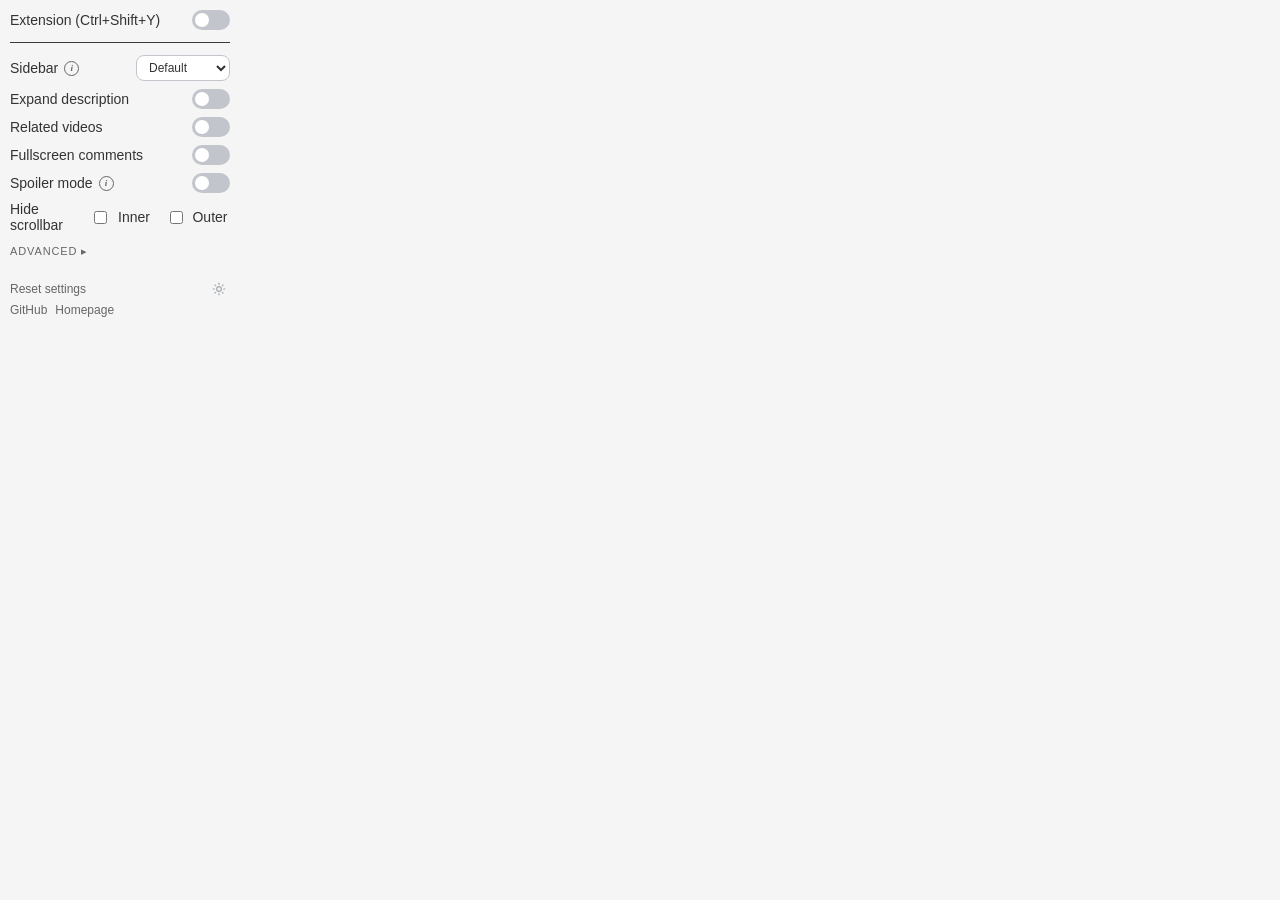
==== commit a79da064: "2.11.0: spoiler mode with blur toggle, fix Shorts comments jump - Spoiler mode (popup): blurs the co" ====
--- a/popup.html
+++ b/popup.html
@@ -18,7 +18,10 @@
     <div class="section-divider" aria-hidden="true"></div>
 
     <div class="row">
-      <label for="sidebarMode">Sidebar</label>
+      <span class="label-with-info">
+        <label for="sidebarMode">Sidebar</label>
+        <span class="info" tabindex="0" aria-label="About sidebar modes" data-tip="Default: moves the comments from below the video to the right side. Built-in: uses YouTube's own comments side panel, which normally isn't reachable without commands.">i</span>
+      </span>
       <select id="sidebarMode" class="mode-select">
         <option value="default">Default</option>
         <option value="builtin">Built-in</option>
@@ -51,6 +54,17 @@
     </div>
 
     <div class="row">
+      <span class="label-with-info">
+        <label for="spoilerMode">Spoiler mode</label>
+        <span class="info" tabindex="0" aria-label="About spoiler mode" data-tip="Blurs comments until you hover over them.">i</span>
+      </span>
+      <label class="switch">
+        <input type="checkbox" id="spoilerMode" data-action="setLayoutSettings" />
+        <span class="slider"></span>
+      </label>
+    </div>
+
+    <div class="row">
       <label class="scrollbar-label">Hide scrollbar</label>
       <div class="scrollbar-options">
         <label class="checkbox-label">
@@ -70,7 +84,7 @@
         <label>Comments width</label>
         <div class="slider-container">
           <span id="commentsWidthValue">Auto</span>
-          <span id="commentsWidthReset" class="footer-link subtle-button">Reset</span>
+          <span id="commentsWidthReset" class="footer-link">Reset</span>
         </div>
       </div>
       <input type="range" id="commentsWidth" min="15" max="40" step="1" class="width-slider" data-action="setUiSettings" />
@@ -84,9 +98,20 @@
       </div>
 
       <div class="row">
-        <label for="staticCommentBox">Static comment box</label>
+        <span class="label-with-info">
+          <label for="staticCommentBox">Static comment box</label>
+          <span class="info" tabindex="0" aria-label="About static comment box" data-tip="Keeps a fixed container in place while comments load, preventing UI layout shifts.">i</span>
+        </span>
         <label class="switch">
           <input type="checkbox" id="staticCommentBox" data-action="setLayoutSettings" />
+          <span class="slider"></span>
+        </label>
+      </div>
+
+      <div class="row">
+        <label for="pinComments">Pin comments</label>
+        <label class="switch">
+          <input type="checkbox" id="pinComments" data-action="setLayoutSettings" />
           <span class="slider"></span>
         </label>
       </div>
--- a/popup.css
+++ b/popup.css
@@ -18,10 +18,6 @@
   --width-slider-bg: #555;
   --width-slider-thumb-bg: #2563eb;
   --width-slider-dim-opacity: 0.4;
-  --subtle-button-fg: #d4d4d4;
-  --subtle-button-bg: #3a3a3a;
-  --subtle-button-border: #5a5a5a;
-  --subtle-button-hover-bg: #454545;
   --divider-color: #3a3a3a;
 }
 body { font-family: sans-serif; background: var(--popup-bg); color: var(--popup-fg); width: 220px; margin: 0; padding: 10px; overflow: visible; }
@@ -82,10 +78,6 @@
   --footer-fg: #666;
   --width-slider-bg: #ccc;
   --width-slider-thumb-bg: #3b82f6;
-  --subtle-button-fg: #4b5563;
-  --subtle-button-bg: #e5e7eb;
-  --subtle-button-border: #cbd5e1;
-  --subtle-button-hover-bg: #dbe1ea;
   --divider-color: #d1d5db;
 }
 
@@ -130,9 +122,15 @@
 .checkbox-label span { min-width: 40px; text-align: center; }
 .slider-container { display: flex; align-items: center; gap: 6px; }
 .slider-container span { font-size: 14px; min-width: 35px; }
-.subtle-button { min-width: 0; padding: 2px 7px; border: 1px solid var(--subtle-button-border); border-radius: 999px; color: var(--subtle-button-fg); background: var(--subtle-button-bg); line-height: 1.4; }
-.subtle-button:hover { text-decoration: none; background: var(--subtle-button-hover-bg); }
 .width-slider { width: 100%; margin-top: 4px; height: 4px; appearance: none; background: var(--width-slider-bg); border-radius: 2px; }
 .width-slider::-webkit-slider-thumb { appearance: none; width: 14px; height: 14px; background: var(--width-slider-thumb-bg); border-radius: 50%; cursor: pointer; }
 .width-slider.dimmer { opacity: var(--width-slider-dim-opacity); pointer-events: none; }
 .row.dimmer .width-slider { opacity: var(--width-slider-dim-opacity); pointer-events: none; }
+
+/* Info tooltips */
+.row { position: relative; }
+.label-with-info { display: flex; align-items: center; gap: 6px; }
+.info { display: inline-flex; align-items: center; justify-content: center; width: 13px; height: 13px; border: 1px solid var(--section-title-fg); border-radius: 50%; color: var(--section-title-fg); font: italic bold 9px serif; cursor: help; user-select: none; }
+.info:hover, .info:focus { color: var(--popup-fg); border-color: var(--popup-fg); outline: none; }
+.info::after { content: attr(data-tip); position: absolute; left: 0; right: 0; top: calc(100% + 4px); z-index: 10; padding: 6px 8px; border: 1px solid var(--mode-select-border); border-radius: 6px; background: var(--mode-select-bg); color: var(--popup-fg); font: normal 12px/1.35 sans-serif; white-space: normal; pointer-events: none; opacity: 0; visibility: hidden; transition: opacity 0.12s; }
+.info:hover::after, .info:focus::after { opacity: 1; visibility: visible; }
